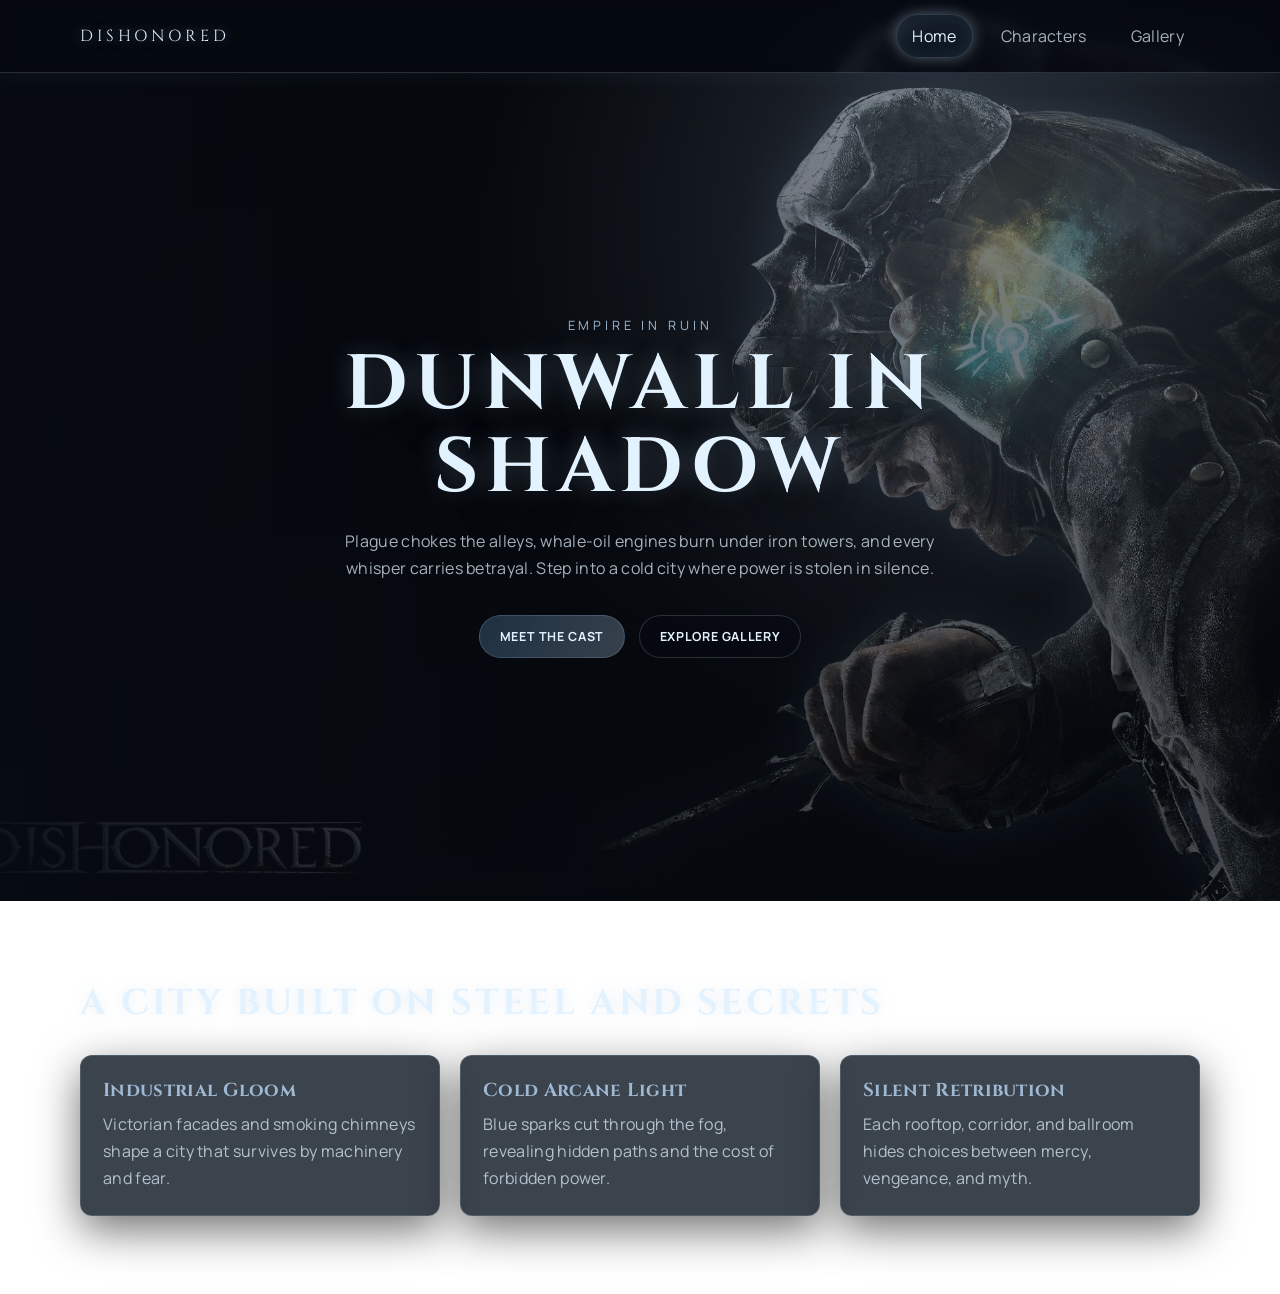
==== index.html @ 55f80cd5 "Initial commit: Dishonored static site" ====
<!doctype html>
<html lang="en">
<head>
  <meta charset="UTF-8">
  <meta name="viewport" content="width=device-width, initial-scale=1.0">
  <title>Dunwall in Shadow</title>
  <link rel="stylesheet" href="style.css">
</head>
<body class="page page-home">
  <header class="topbar">
    <div class="container topbar-inner">
      <a class="brand" href="index.html">Dishonored</a>
      <nav class="nav" aria-label="Main navigation">
        <a class="nav-link active" href="index.html">Home</a>
        <a class="nav-link" href="characters.html">Characters</a>
        <a class="nav-link" href="gallery.html">Gallery</a>
      </nav>
    </div>
  </header>

  <main>
    <section class="hero">
      <div class="container hero-content">
        <p class="eyebrow">Empire in Ruin</p>
        <h1 class="cinematic-title">Dunwall in Shadow</h1>
        <p class="intro-text">
          Plague chokes the alleys, whale-oil engines burn under iron towers, and every whisper carries betrayal.
          Step into a cold city where power is stolen in silence.
        </p>
        <div class="hero-actions">
          <a class="button button-primary" href="characters.html">Meet the Cast</a>
          <a class="button button-ghost" href="gallery.html">Explore Gallery</a>
        </div>
      </div>
    </section>

    <section class="section">
      <div class="container">
        <h2 class="section-title">A City Built on Steel and Secrets</h2>
        <div class="feature-grid">
          <article class="feature">
            <h3>Industrial Gloom</h3>
            <p>Victorian facades and smoking chimneys shape a city that survives by machinery and fear.</p>
          </article>
          <article class="feature">
            <h3>Cold Arcane Light</h3>
            <p>Blue sparks cut through the fog, revealing hidden paths and the cost of forbidden power.</p>
          </article>
          <article class="feature">
            <h3>Silent Retribution</h3>
            <p>Each rooftop, corridor, and ballroom hides choices between mercy, vengeance, and myth.</p>
          </article>
        </div>
      </div>
    </section>
  </main>
</body>
</html>
---- style.css ----
@import url("https://fonts.googleapis.com/css2?family=Cinzel:wght@500;700&family=Manrope:wght@400;500;700&display=swap");

:root {
  --black-void: #070b12;
  --night-ink: #0b1420;
  --steel-blue: #2f4b63;
  --frost-blue: #9fb8d3;
  --cold-light: #e3f2ff;
  --panel: rgba(7, 11, 18, 0.88);
  --panel-soft: rgba(11, 20, 32, 0.8);
  --glow: rgba(159, 184, 211, 0.45);
  --border: rgba(159, 184, 211, 0.22);
  --text-dim: rgba(227, 242, 255, 0.72);
  --shadow: 0 14px 44px rgba(0, 0, 0, 0.56);
}

*,
*::before,
*::after {
  box-sizing: border-box;
}

html,
body {
  margin: 0;
  min-height: 100%;
}

body {
  font-family: "Manrope", "Segoe UI", sans-serif;
  color: var(--cold-light);
  background:
    linear-gradient(rgba(7, 11, 18, 0.74), rgba(7, 11, 18, 0.84)),
    url("images/dishonored-bg.jpg"),
    radial-gradient(circle at 15% 0%, rgba(47, 75, 99, 0.38), transparent 42%),
    radial-gradient(circle at 85% 10%, rgba(159, 184, 211, 0.12), transparent 40%),
    linear-gradient(160deg, var(--black-void), var(--night-ink) 60%, #0d1d2f);
  background-size: cover;
  background-position: center top;
  background-attachment: fixed;
  letter-spacing: 0.02em;
}

body::before {
  content: "";
  position: fixed;
  inset: 0;
  pointer-events: none;
  opacity: 0.12;
  background-image: repeating-linear-gradient(
    0deg,
    rgba(255, 255, 255, 0.05) 0,
    rgba(255, 255, 255, 0.05) 1px,
    transparent 1px,
    transparent 3px
  );
}

img {
  display: block;
  max-width: 100%;
}

a {
  color: inherit;
  text-decoration: none;
}

.container {
  width: min(1120px, 92vw);
  margin: 0 auto;
}

.topbar {
  position: sticky;
  top: 0;
  z-index: 10;
  border-bottom: 1px solid var(--border);
  background: rgba(7, 11, 18, 0.7);
  backdrop-filter: blur(6px);
  box-shadow: 0 0 28px rgba(159, 184, 211, 0.09);
}

.topbar-inner {
  min-height: 72px;
  display: flex;
  align-items: center;
  justify-content: space-between;
  gap: 24px;
}

.brand {
  font-family: "Cinzel", serif;
  letter-spacing: 0.24em;
  text-transform: uppercase;
  font-size: 1rem;
  color: var(--cold-light);
  text-shadow: 0 0 12px rgba(159, 184, 211, 0.52);
}

.nav {
  display: flex;
  flex-wrap: wrap;
  gap: 12px;
}

.nav-link {
  padding: 10px 15px;
  border-radius: 999px;
  border: 1px solid transparent;
  color: var(--text-dim);
  transition: all 0.3s ease;
}

.nav-link:hover,
.nav-link:focus-visible,
.nav-link.active {
  color: var(--cold-light);
  border-color: var(--border);
  box-shadow: 0 0 15px var(--glow), inset 0 0 14px rgba(159, 184, 211, 0.09);
  background: rgba(47, 75, 99, 0.2);
}

.hero {
  min-height: calc(100vh - 72px);
  display: grid;
  place-items: center;
  padding: 90px 0;
  position: relative;
  background-image:
    linear-gradient(rgba(7, 11, 18, 0.32), rgba(7, 11, 18, 0.68)),
    radial-gradient(circle at 78% 16%, rgba(189, 219, 255, 0.2), transparent 42%),
    url("images/dishonored-bg.jpg");
  background-size: cover;
  background-position: center;
}

.hero::before {
  content: "";
  position: absolute;
  inset: 0;
  background:
    linear-gradient(90deg, rgba(7, 11, 18, 0.88), rgba(7, 11, 18, 0.22) 65%),
    radial-gradient(circle at 75% 20%, rgba(159, 184, 211, 0.16), transparent 45%);
}

.hero-content {
  position: relative;
  z-index: 1;
  text-align: center;
  max-width: 760px;
}

.eyebrow {
  margin: 0 0 10px;
  font-size: 0.8rem;
  letter-spacing: 0.3em;
  text-transform: uppercase;
  color: var(--frost-blue);
}

.cinematic-title {
  margin: 0;
  font-family: "Cinzel", serif;
  font-size: clamp(2.2rem, 6vw, 5.2rem);
  letter-spacing: 0.09em;
  line-height: 1.08;
  text-transform: uppercase;
  text-shadow: 0 0 26px rgba(159, 184, 211, 0.33), 0 16px 30px rgba(0, 0, 0, 0.85);
}

.intro-text,
.section-subtitle {
  margin: 18px auto 0;
  max-width: 60ch;
  color: var(--text-dim);
  line-height: 1.7;
}

.hero-actions {
  margin-top: 32px;
  display: flex;
  justify-content: center;
  flex-wrap: wrap;
  gap: 14px;
}

.button {
  display: inline-block;
  padding: 12px 20px;
  border-radius: 999px;
  border: 1px solid var(--border);
  font-weight: 700;
  letter-spacing: 0.05em;
  text-transform: uppercase;
  font-size: 0.78rem;
  transition: transform 0.3s ease, box-shadow 0.3s ease, background 0.3s ease;
}

.button:hover,
.button:focus-visible {
  transform: translateY(-2px);
  box-shadow: 0 0 22px var(--glow);
}

.button-primary {
  background: linear-gradient(120deg, rgba(47, 75, 99, 0.6), rgba(159, 184, 211, 0.32));
}

.button-ghost {
  background: rgba(7, 11, 18, 0.45);
}

.main-content {
  padding-top: 20px;
}

.section {
  padding: 78px 0;
}

.page-header {
  padding-bottom: 26px;
}

.centered {
  text-align: center;
}

.section-title {
  margin: 0;
  font-family: "Cinzel", serif;
  text-transform: uppercase;
  letter-spacing: 0.08em;
  font-size: clamp(1.55rem, 2.8vw, 2.6rem);
  text-shadow: 0 0 14px rgba(159, 184, 211, 0.25);
}

.feature-grid {
  margin-top: 28px;
  display: grid;
  gap: 20px;
  grid-template-columns: repeat(auto-fit, minmax(230px, 1fr));
}

.feature {
  padding: 22px;
  background: var(--panel-soft);
  border: 1px solid var(--border);
  border-radius: 12px;
  box-shadow: var(--shadow);
}

.feature h3 {
  margin: 0 0 8px;
  font-family: "Cinzel", serif;
  color: var(--frost-blue);
}

.feature p {
  margin: 0;
  color: var(--text-dim);
  line-height: 1.7;
}

.character-grid {
  display: grid;
  grid-template-columns: repeat(auto-fit, minmax(230px, 1fr));
  gap: 22px;
}

.character-card {
  border: 1px solid var(--border);
  border-radius: 14px;
  background: var(--panel);
  overflow: hidden;
  box-shadow: var(--shadow);
  transition: transform 0.35s ease, border-color 0.35s ease, box-shadow 0.35s ease;
}

.character-card img {
  width: 100%;
  aspect-ratio: 4 / 5;
  object-fit: cover;
  border-bottom: 1px solid var(--border);
  filter: saturate(0.78) contrast(1.06) brightness(0.84);
}

.character-card:hover {
  transform: translateY(-7px);
  border-color: rgba(227, 242, 255, 0.55);
  box-shadow: 0 0 26px rgba(159, 184, 211, 0.25), var(--shadow);
}

.card-body {
  padding: 18px 18px 20px;
}

.card-body h3 {
  margin: 0 0 8px;
  font-family: "Cinzel", serif;
  font-size: 1.1rem;
  color: var(--frost-blue);
}

.card-body p {
  margin: 0;
  color: var(--text-dim);
  line-height: 1.65;
}

.gallery-grid {
  display: grid;
  grid-template-columns: repeat(auto-fit, minmax(210px, 1fr));
  gap: 16px;
}

.gallery-item {
  margin: 0;
  border-radius: 10px;
  border: 1px solid var(--border);
  overflow: hidden;
  background: var(--panel);
  box-shadow: var(--shadow);
}

.gallery-item img {
  width: 100%;
  aspect-ratio: 4 / 3;
  object-fit: cover;
  filter: saturate(0.75) brightness(0.9);
  transform: scale(1.01);
  transition: transform 0.45s ease, filter 0.45s ease;
}

.gallery-item:hover {
  border-color: rgba(227, 242, 255, 0.52);
  box-shadow: 0 0 20px rgba(159, 184, 211, 0.24), var(--shadow);
}

.gallery-item:hover img {
  transform: scale(1.12);
  filter: saturate(0.95) brightness(1);
}

@media (max-width: 780px) {
  body {
    background-attachment: scroll;
  }

  .topbar-inner {
    flex-direction: column;
    justify-content: center;
    padding: 12px 0;
    min-height: auto;
  }

  .hero {
    min-height: calc(100vh - 120px);
    padding: 72px 0;
  }

  .section {
    padding: 64px 0;
  }
}
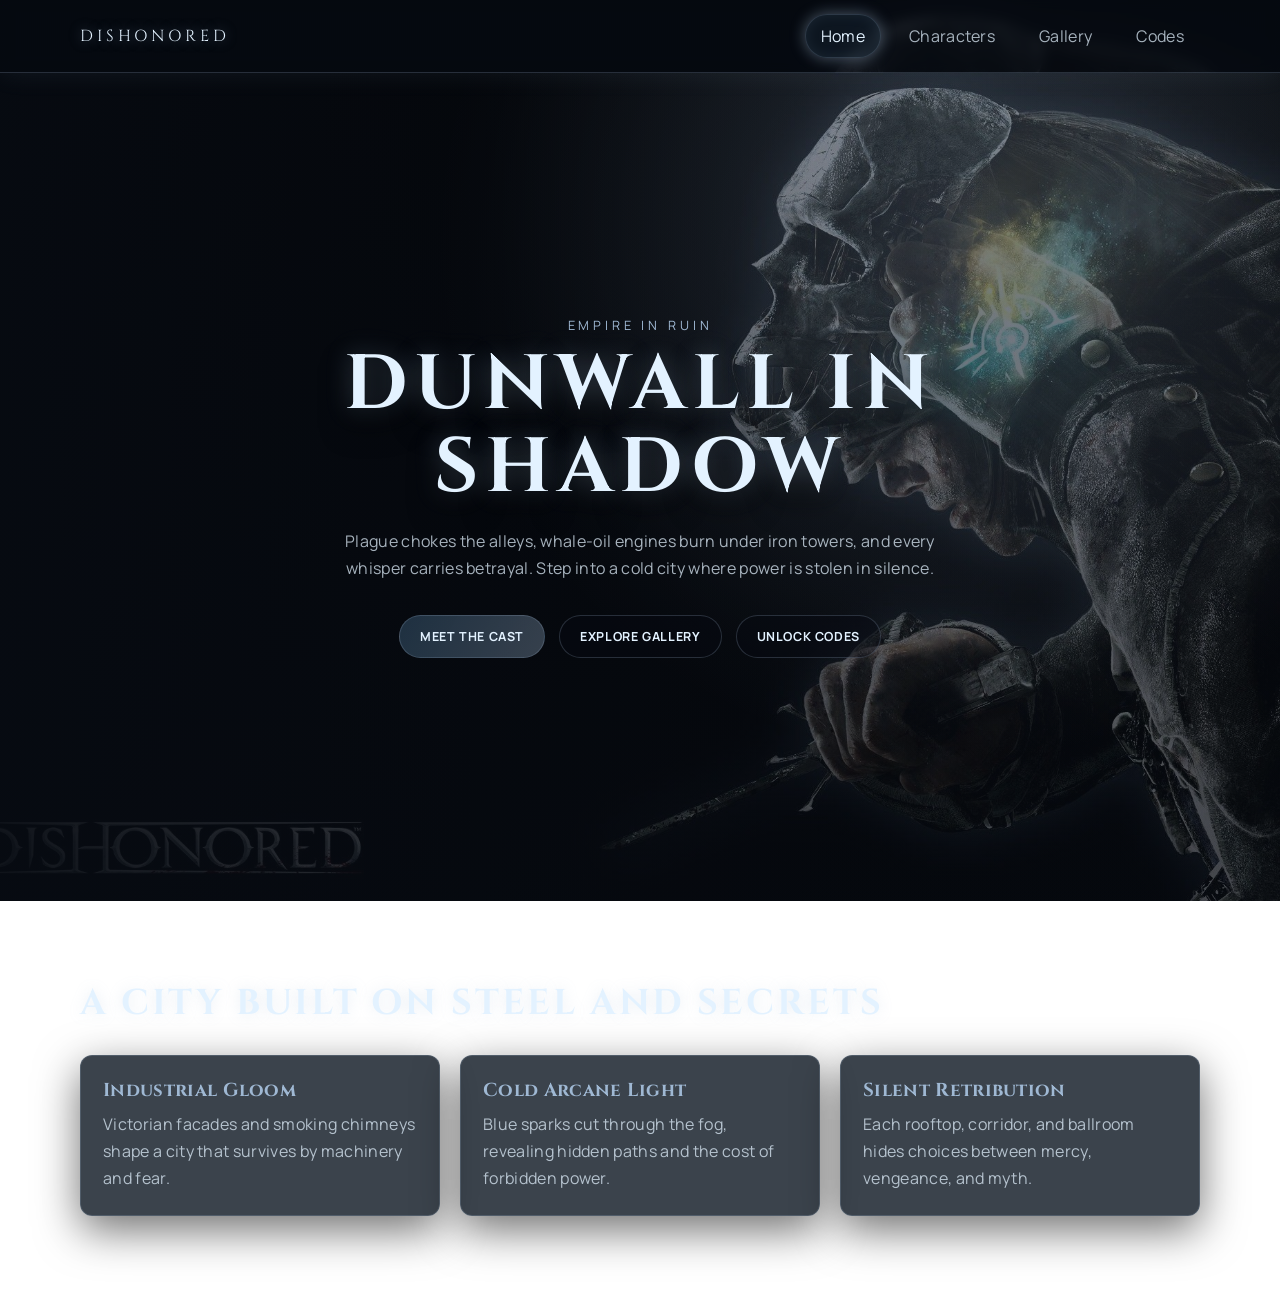
==== commit fbadb503: "update code" ====
--- a/index.html
+++ b/index.html
@@ -14,6 +14,7 @@
         <a class="nav-link active" href="index.html">Home</a>
         <a class="nav-link" href="characters.html">Characters</a>
         <a class="nav-link" href="gallery.html">Gallery</a>
+        <a class="nav-link" href="codes.html">Codes</a>
       </nav>
     </div>
   </header>
@@ -30,6 +31,7 @@
         <div class="hero-actions">
           <a class="button button-primary" href="characters.html">Meet the Cast</a>
           <a class="button button-ghost" href="gallery.html">Explore Gallery</a>
+          <a class="button button-ghost" href="codes.html">Unlock Codes</a>
         </div>
       </div>
     </section>
--- a/style.css
+++ b/style.css
@@ -364,3 +364,36 @@
     padding: 64px 0;
   }
 }
+.character-card {
+  position: relative;
+  overflow: hidden;
+}
+
+.character-card img {
+  width: 100%;
+  height: 100%;
+  object-fit: cover;
+  transition: filter 0.3s;
+}
+
+.character-card .card-body {
+  position: absolute;
+  top: 0; left: 0;
+  width: 100%; height: 100%;
+  display: flex;
+  flex-direction: column;
+  align-items: center;
+  justify-content: center;
+  color: white;
+  text-shadow: 0 2px 8px rgba(0,0,0,0.6);
+  opacity: 0;
+  transition: opacity 0.3s;
+}
+
+.character-card:hover img {
+  filter: blur(5px);
+}
+
+.character-card:hover .card-body {
+  opacity: 1;
+}
